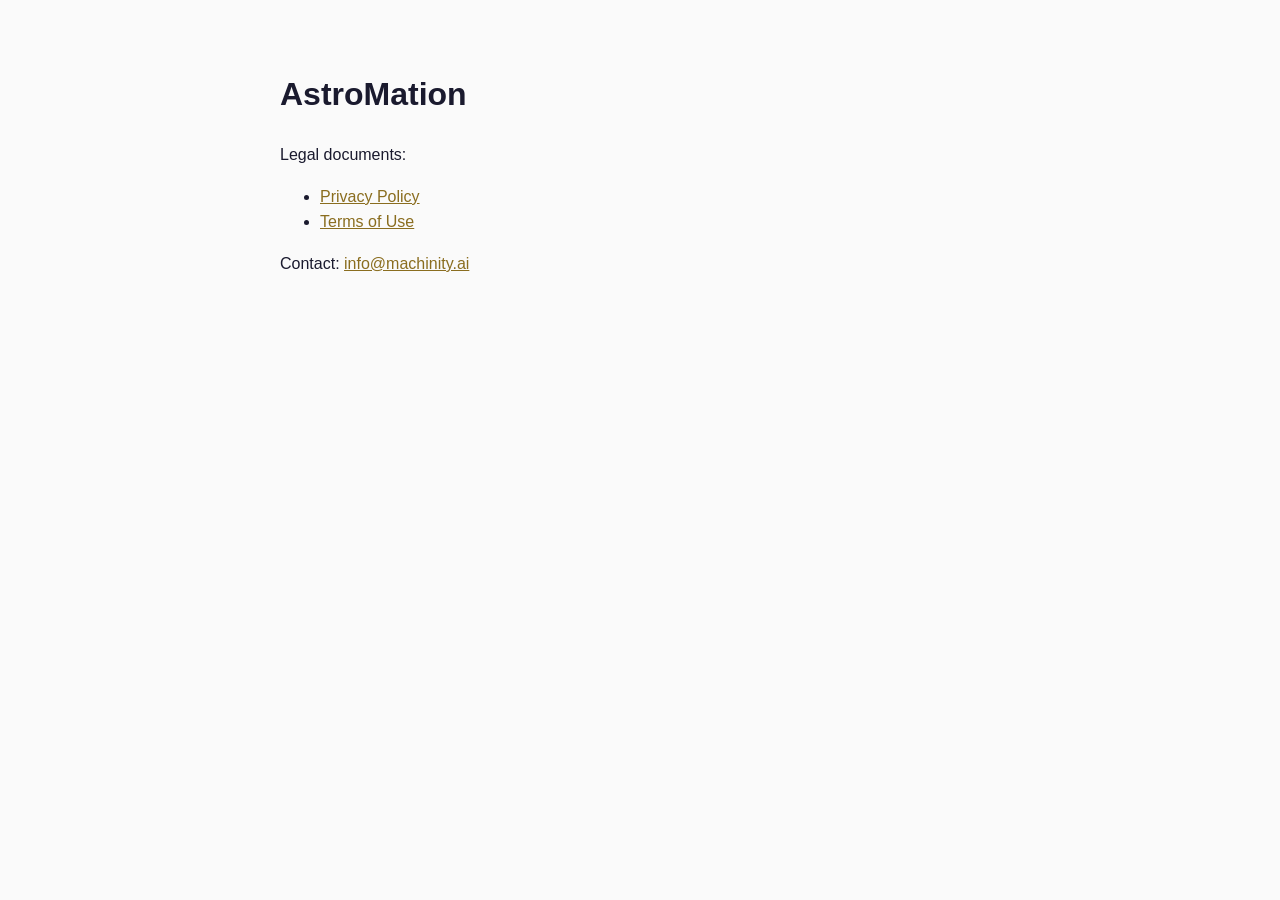
==== index.html @ 82b4b3da "AstroMation legal pages (privacy + terms)" ====
<!DOCTYPE html>
<html lang="en">
<head>
<meta charset="utf-8" />
<meta name="viewport" content="width=device-width, initial-scale=1" />
<title>AstroMation — Legal</title>
<style>
  :root { color-scheme: light dark; }
  body { font: 16px/1.6 -apple-system, BlinkMacSystemFont, "Segoe UI", Roboto, Helvetica, Arial, sans-serif;
         max-width: 720px; margin: 0 auto; padding: 48px 20px; color: #1a1a2e; background: #fafafa; }
  @media (prefers-color-scheme: dark) { body { color: #e8e8f0; background: #12121c; } a { color: #c9a84c; } }
  a { color: #8a6d1f; }
</style>
</head>
<body>
<h1>AstroMation</h1>
<p>Legal documents:</p>
<ul>
  <li><a href="privacy.html">Privacy Policy</a></li>
  <li><a href="terms.html">Terms of Use</a></li>
</ul>
<p>Contact: <a href="mailto:info@machinity.ai">info@machinity.ai</a></p>
</body>
</html>
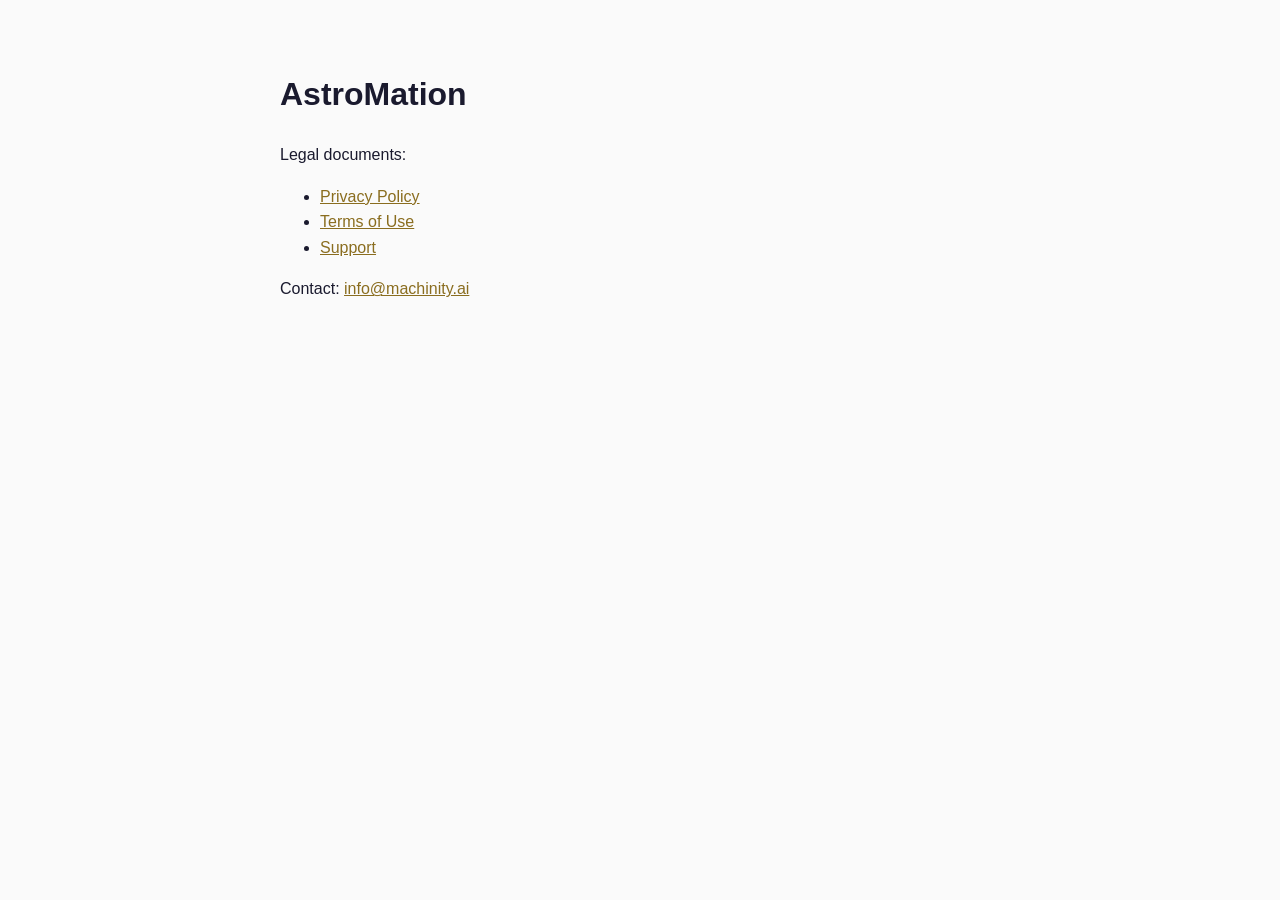
==== commit 62d3f6f9: "Add support page" ====
--- a/index.html
+++ b/index.html
@@ -18,6 +18,7 @@
 <ul>
   <li><a href="privacy.html">Privacy Policy</a></li>
   <li><a href="terms.html">Terms of Use</a></li>
+  <li><a href="support.html">Support</a></li>
 </ul>
 <p>Contact: <a href="mailto:info@machinity.ai">info@machinity.ai</a></p>
 </body>
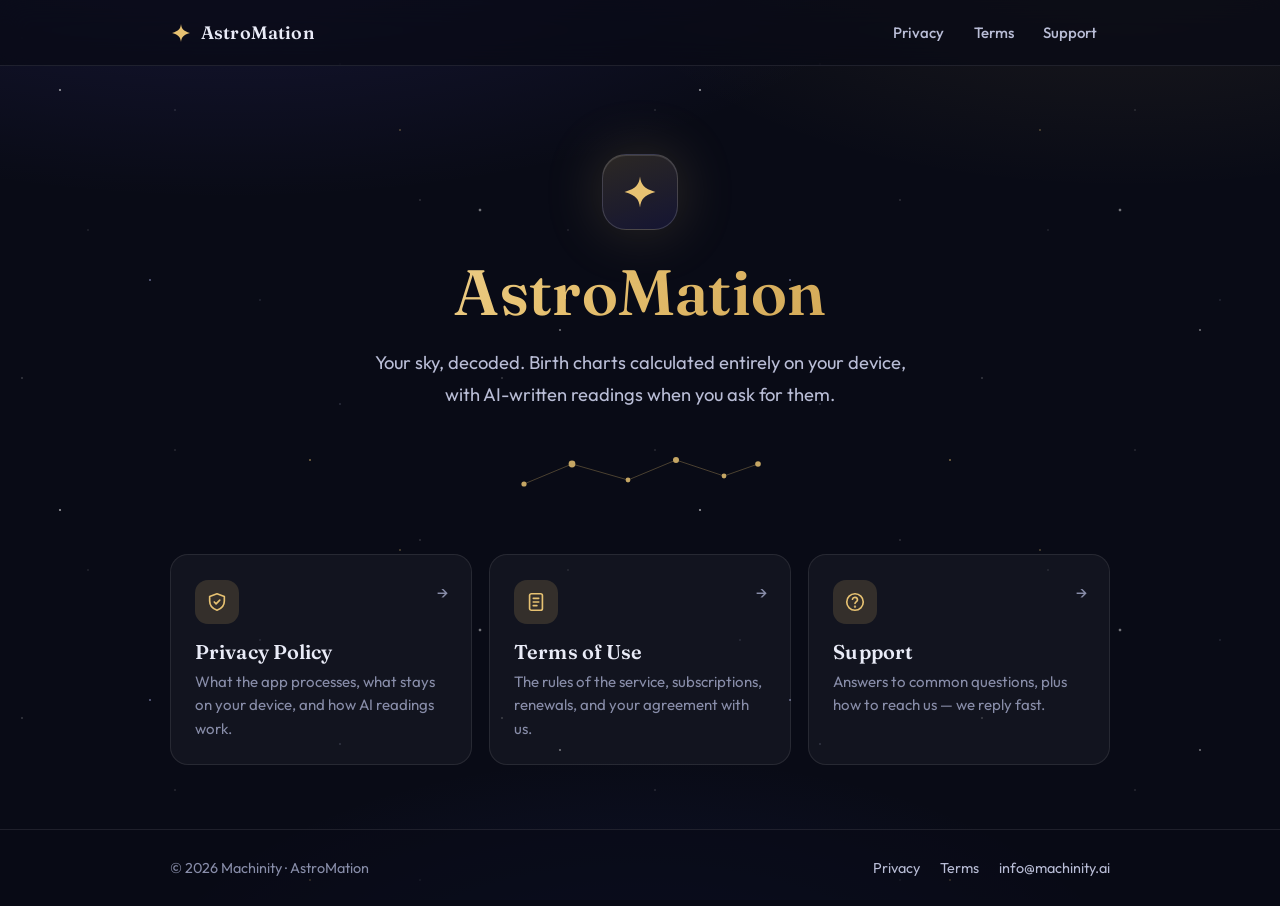
==== commit d9b91133: "Redesign site with celestial design system - Shared styles.css: dark cosmic theme, layered starfield" ====
--- a/index.html
+++ b/index.html
@@ -3,23 +3,95 @@
 <head>
 <meta charset="utf-8" />
 <meta name="viewport" content="width=device-width, initial-scale=1" />
-<title>AstroMation — Legal</title>
-<style>
-  :root { color-scheme: light dark; }
-  body { font: 16px/1.6 -apple-system, BlinkMacSystemFont, "Segoe UI", Roboto, Helvetica, Arial, sans-serif;
-         max-width: 720px; margin: 0 auto; padding: 48px 20px; color: #1a1a2e; background: #fafafa; }
-  @media (prefers-color-scheme: dark) { body { color: #e8e8f0; background: #12121c; } a { color: #c9a84c; } }
-  a { color: #8a6d1f; }
-</style>
+<title>AstroMation — Legal &amp; Support</title>
+<meta name="description" content="Privacy Policy, Terms of Use, and Support for AstroMation — the astrology app that calculates your birth chart on your device." />
+<meta property="og:title" content="AstroMation — Legal &amp; Support" />
+<meta property="og:description" content="Privacy Policy, Terms of Use, and Support for the AstroMation astrology app." />
+<meta name="theme-color" content="#090b16" />
+<link rel="icon" type="image/svg+xml" href="favicon.svg" />
+<link rel="preconnect" href="https://fonts.googleapis.com" />
+<link rel="preconnect" href="https://fonts.gstatic.com" crossorigin />
+<link href="https://fonts.googleapis.com/css2?family=Fraunces:opsz,wght@9..144,440;9..144,600&amp;family=Outfit:wght@400;500;600&amp;display=swap" rel="stylesheet" />
+<link rel="stylesheet" href="styles.css" />
 </head>
 <body>
-<h1>AstroMation</h1>
-<p>Legal documents:</p>
-<ul>
-  <li><a href="privacy.html">Privacy Policy</a></li>
-  <li><a href="terms.html">Terms of Use</a></li>
-  <li><a href="support.html">Support</a></li>
-</ul>
-<p>Contact: <a href="mailto:info@machinity.ai">info@machinity.ai</a></p>
+<div class="sky"></div>
+<div class="stars-far"></div>
+<div class="stars"></div>
+
+<header class="site-header">
+  <nav>
+    <a class="brand" href="index.html" aria-label="AstroMation home">
+      <svg width="22" height="22" viewBox="0 0 64 64" aria-hidden="true"><path fill="#e7c272" d="M32 6c2 14 6 20 26 26-20 6-24 12-26 26-2-14-6-20-26-26 20-6 24-12 26-26z"/></svg>
+      AstroMation
+    </a>
+    <div class="nav-links">
+      <a href="privacy.html">Privacy</a>
+      <a href="terms.html">Terms</a>
+      <a href="support.html">Support</a>
+    </div>
+  </nav>
+</header>
+
+<main>
+  <section class="hero fade-in">
+    <span class="mark" aria-hidden="true">
+      <svg width="38" height="38" viewBox="0 0 64 64"><path fill="#e7c272" d="M32 6c2 14 6 20 26 26-20 6-24 12-26 26-2-14-6-20-26-26 20-6 24-12 26-26z"/></svg>
+    </span>
+    <h1>AstroMation</h1>
+    <p class="tagline">Your sky, decoded. Birth charts calculated entirely on your device,
+    with AI-written readings when you ask for them.</p>
+    <svg class="constellation" width="260" height="48" viewBox="0 0 260 48" aria-hidden="true">
+      <g stroke="rgba(231,194,114,.35)" stroke-width="1">
+        <line x1="14" y1="34" x2="62" y2="14" /><line x1="62" y1="14" x2="118" y2="30" />
+        <line x1="118" y1="30" x2="166" y2="10" /><line x1="166" y1="10" x2="214" y2="26" />
+        <line x1="214" y1="26" x2="248" y2="14" />
+      </g>
+      <g fill="#e7c272">
+        <circle cx="14" cy="34" r="2.6" /><circle cx="62" cy="14" r="3.4" />
+        <circle cx="118" cy="30" r="2.4" /><circle cx="166" cy="10" r="3" />
+        <circle cx="214" cy="26" r="2.4" /><circle cx="248" cy="14" r="2.8" />
+      </g>
+    </svg>
+  </section>
+
+  <section class="card-grid fade-in" aria-label="Legal documents and support">
+    <a class="card" href="privacy.html">
+      <span class="icon" aria-hidden="true">
+        <svg width="22" height="22" viewBox="0 0 24 24" fill="none" stroke="currentColor" stroke-width="1.8" stroke-linecap="round" stroke-linejoin="round"><path d="M12 3l8 3v5c0 5-3.5 8.5-8 10-4.5-1.5-8-5-8-10V6l8-3z"/><path d="M9 12l2 2 4-4"/></svg>
+      </span>
+      <h2>Privacy Policy</h2>
+      <p>What the app processes, what stays on your device, and how AI readings work.</p>
+      <span class="go" aria-hidden="true">→</span>
+    </a>
+    <a class="card" href="terms.html">
+      <span class="icon" aria-hidden="true">
+        <svg width="22" height="22" viewBox="0 0 24 24" fill="none" stroke="currentColor" stroke-width="1.8" stroke-linecap="round" stroke-linejoin="round"><path d="M7 3h10a2 2 0 0 1 2 2v14a2 2 0 0 1-2 2H7a2 2 0 0 1-2-2V5a2 2 0 0 1 2-2z"/><path d="M9 8h6M9 12h6M9 16h4"/></svg>
+      </span>
+      <h2>Terms of Use</h2>
+      <p>The rules of the service, subscriptions, renewals, and your agreement with us.</p>
+      <span class="go" aria-hidden="true">→</span>
+    </a>
+    <a class="card" href="support.html">
+      <span class="icon" aria-hidden="true">
+        <svg width="22" height="22" viewBox="0 0 24 24" fill="none" stroke="currentColor" stroke-width="1.8" stroke-linecap="round" stroke-linejoin="round"><path d="M21 12a9 9 0 1 1-18 0 9 9 0 0 1 18 0z"/><path d="M9.2 9a2.8 2.8 0 0 1 5.5.7c0 1.8-2.7 2.3-2.7 3.8"/><circle cx="12" cy="17" r=".4" fill="currentColor"/></svg>
+      </span>
+      <h2>Support</h2>
+      <p>Answers to common questions, plus how to reach us — we reply fast.</p>
+      <span class="go" aria-hidden="true">→</span>
+    </a>
+  </section>
+</main>
+
+<footer class="site-footer">
+  <div class="inner">
+    <span>© 2026 Machinity · AstroMation</span>
+    <div class="footer-links">
+      <a href="privacy.html">Privacy</a>
+      <a href="terms.html">Terms</a>
+      <a href="mailto:info@machinity.ai">info@machinity.ai</a>
+    </div>
+  </div>
+</footer>
 </body>
 </html>
--- a/styles.css
+++ b/styles.css
@@ -0,0 +1,543 @@
+/* ============================================================
+   AstroMation — shared design system
+   Celestial dark theme · Fraunces display + Outfit body
+   ============================================================ */
+
+:root {
+  color-scheme: dark;
+  --bg: #090b16;
+  --surface: rgba(255, 255, 255, 0.04);
+  --surface-hover: rgba(255, 255, 255, 0.07);
+  --border: rgba(255, 255, 255, 0.09);
+  --border-strong: rgba(255, 255, 255, 0.16);
+  --text: #e9ebf7;
+  --text-soft: #b9bdd6;
+  --text-muted: #888da9;
+  --gold: #e7c272;
+  --gold-soft: rgba(231, 194, 114, 0.16);
+  --gold-grad: linear-gradient(120deg, #f6e3b4 0%, #e7c272 40%, #c2933f 100%);
+  --indigo: #8a90ff;
+  --radius: 18px;
+  --font-display: "Fraunces", Georgia, "Times New Roman", serif;
+  --font-body: "Outfit", -apple-system, BlinkMacSystemFont, "Segoe UI", Roboto, sans-serif;
+}
+
+* { box-sizing: border-box; }
+
+html { scroll-behavior: smooth; }
+@media (prefers-reduced-motion: reduce) {
+  html { scroll-behavior: auto; }
+  *, *::before, *::after { animation: none !important; transition: none !important; }
+}
+
+body {
+  margin: 0;
+  min-height: 100dvh;
+  display: flex;
+  flex-direction: column;
+  font: 400 1.0625rem/1.7 var(--font-body);
+  color: var(--text);
+  background: var(--bg);
+  -webkit-font-smoothing: antialiased;
+  text-rendering: optimizeLegibility;
+}
+
+::selection { background: rgba(231, 194, 114, 0.3); }
+
+/* ---------- Night sky backdrop ---------- */
+
+.sky {
+  position: fixed;
+  inset: 0;
+  z-index: -3;
+  background:
+    radial-gradient(ellipse 90% 55% at 18% -12%, rgba(110, 96, 255, 0.16), transparent 62%),
+    radial-gradient(ellipse 70% 45% at 88% -6%, rgba(231, 194, 114, 0.09), transparent 60%),
+    radial-gradient(ellipse 65% 50% at 50% 115%, rgba(58, 84, 220, 0.14), transparent 62%),
+    var(--bg);
+}
+
+.stars, .stars-far {
+  position: fixed;
+  inset: 0;
+  z-index: -2;
+  background-repeat: repeat;
+  pointer-events: none;
+}
+
+.stars-far {
+  background-image:
+    radial-gradient(1px 1px at 22px 38px, rgba(255, 255, 255, 0.50), transparent),
+    radial-gradient(1px 1px at 175px 110px, rgba(255, 255, 255, 0.32), transparent),
+    radial-gradient(1px 1px at 340px 64px, rgba(214, 220, 255, 0.42), transparent),
+    radial-gradient(1px 1px at 88px 230px, rgba(255, 255, 255, 0.26), transparent),
+    radial-gradient(1px 1px at 420px 200px, rgba(255, 255, 255, 0.38), transparent),
+    radial-gradient(1px 1px at 260px 300px, rgba(214, 220, 255, 0.30), transparent);
+  background-size: 480px 340px;
+}
+
+.stars {
+  background-image:
+    radial-gradient(1.6px 1.6px at 60px 90px, rgba(255, 255, 255, 0.85), transparent),
+    radial-gradient(1.4px 1.4px at 310px 40px, rgba(231, 194, 114, 0.80), transparent),
+    radial-gradient(1.8px 1.8px at 480px 210px, rgba(255, 255, 255, 0.70), transparent),
+    radial-gradient(1.4px 1.4px at 150px 280px, rgba(190, 198, 255, 0.75), transparent),
+    radial-gradient(1.6px 1.6px at 560px 330px, rgba(255, 255, 255, 0.60), transparent),
+    radial-gradient(1.3px 1.3px at 400px 130px, rgba(231, 194, 114, 0.55), transparent);
+  background-size: 640px 420px;
+  animation: twinkle 7s ease-in-out infinite alternate;
+}
+
+@keyframes twinkle {
+  from { opacity: 0.45; }
+  to   { opacity: 1; }
+}
+
+/* ---------- Header ---------- */
+
+.site-header {
+  position: sticky;
+  top: 0;
+  z-index: 10;
+  backdrop-filter: blur(14px);
+  -webkit-backdrop-filter: blur(14px);
+  background: rgba(9, 11, 22, 0.72);
+  border-bottom: 1px solid var(--border);
+}
+
+.site-header nav {
+  max-width: 980px;
+  margin: 0 auto;
+  padding: 0.85rem 1.25rem;
+  display: flex;
+  align-items: center;
+  justify-content: space-between;
+  gap: 1rem;
+}
+
+.brand {
+  display: inline-flex;
+  align-items: center;
+  gap: 0.55rem;
+  font: 600 1.125rem/1 var(--font-display);
+  letter-spacing: 0.01em;
+  color: var(--text);
+  text-decoration: none;
+}
+
+.brand svg { flex: none; }
+
+.nav-links {
+  display: flex;
+  gap: 0.25rem;
+}
+
+.nav-links a {
+  color: var(--text-soft);
+  text-decoration: none;
+  font-size: 0.9375rem;
+  font-weight: 500;
+  padding: 0.4rem 0.8rem;
+  border-radius: 999px;
+  transition: color 0.2s, background 0.2s;
+}
+
+.nav-links a:hover { color: var(--text); background: var(--surface-hover); }
+
+@media (max-width: 420px) {
+  .site-header nav { padding-inline: 0.9rem; }
+  .brand { font-size: 1rem; }
+  .nav-links a { padding: 0.35rem 0.55rem; font-size: 0.875rem; }
+}
+
+.nav-links a[aria-current="page"] {
+  color: var(--gold);
+  background: var(--gold-soft);
+}
+
+/* ---------- Layout ---------- */
+
+main {
+  flex: 1;
+  width: 100%;
+  max-width: 980px;
+  margin: 0 auto;
+  padding: 0 1.25rem;
+}
+
+main.doc { max-width: 780px; }
+
+.fade-in { animation: rise 0.7s cubic-bezier(0.22, 1, 0.36, 1) both; }
+
+@keyframes rise {
+  from { opacity: 0; transform: translateY(14px); }
+  to   { opacity: 1; transform: none; }
+}
+
+/* ---------- Type ---------- */
+
+h1, h2, h3 {
+  font-family: var(--font-display);
+  font-weight: 600;
+  line-height: 1.2;
+  letter-spacing: 0.005em;
+}
+
+a { color: var(--gold); text-underline-offset: 3px; }
+a:hover { color: #f3dca2; }
+
+.eyebrow {
+  margin: 0 0 0.6rem;
+  font-size: 0.78rem;
+  font-weight: 600;
+  letter-spacing: 0.22em;
+  text-transform: uppercase;
+  color: var(--gold);
+}
+
+/* ---------- Hero (index) ---------- */
+
+.hero {
+  text-align: center;
+  padding: 5.5rem 0 3.5rem;
+}
+
+.hero .mark {
+  display: inline-grid;
+  place-items: center;
+  width: 76px;
+  height: 76px;
+  margin-bottom: 1.5rem;
+  border-radius: 24px;
+  background: linear-gradient(160deg, rgba(231, 194, 114, 0.16), rgba(110, 96, 255, 0.12));
+  border: 1px solid var(--border-strong);
+  box-shadow: 0 0 60px rgba(231, 194, 114, 0.18), inset 0 1px 0 rgba(255, 255, 255, 0.12);
+}
+
+.hero h1 {
+  margin: 0;
+  font-size: clamp(2.6rem, 7vw, 4rem);
+  background: var(--gold-grad);
+  -webkit-background-clip: text;
+  background-clip: text;
+  color: transparent;
+}
+
+.hero .tagline {
+  margin: 1rem auto 0;
+  max-width: 34rem;
+  font-size: 1.15rem;
+  color: var(--text-soft);
+}
+
+.constellation {
+  display: block;
+  margin: 2.5rem auto 0;
+  opacity: 0.85;
+}
+
+/* ---------- Cards ---------- */
+
+.card-grid {
+  display: grid;
+  grid-template-columns: repeat(auto-fit, minmax(240px, 1fr));
+  gap: 1.1rem;
+  padding-bottom: 4rem;
+}
+
+.card {
+  position: relative;
+  display: block;
+  padding: 1.6rem 1.5rem 1.5rem;
+  border-radius: var(--radius);
+  background: var(--surface);
+  border: 1px solid var(--border);
+  text-decoration: none;
+  color: var(--text);
+  transition: transform 0.25s cubic-bezier(0.22, 1, 0.36, 1), border-color 0.25s, background 0.25s, box-shadow 0.25s;
+}
+
+a.card:hover {
+  transform: translateY(-4px);
+  background: var(--surface-hover);
+  border-color: rgba(231, 194, 114, 0.45);
+  box-shadow: 0 18px 44px -18px rgba(0, 0, 0, 0.7), 0 0 0 1px rgba(231, 194, 114, 0.12);
+}
+
+.card .icon {
+  display: inline-grid;
+  place-items: center;
+  width: 44px;
+  height: 44px;
+  margin-bottom: 1rem;
+  border-radius: 13px;
+  background: var(--gold-soft);
+  color: var(--gold);
+}
+
+.card h2 {
+  margin: 0 0 0.35rem;
+  font-size: 1.25rem;
+}
+
+.card p {
+  margin: 0;
+  font-size: 0.94rem;
+  color: var(--text-muted);
+  line-height: 1.55;
+}
+
+.card .go {
+  position: absolute;
+  top: 1.5rem;
+  right: 1.4rem;
+  color: var(--text-muted);
+  transition: color 0.2s, transform 0.25s;
+}
+
+a.card:hover .go { color: var(--gold); transform: translateX(3px); }
+
+/* ---------- Document pages ---------- */
+
+.doc-head {
+  padding: 4rem 0 1.5rem;
+  border-bottom: 1px solid var(--border);
+  margin-bottom: 2.25rem;
+}
+
+.doc-head h1 {
+  margin: 0;
+  font-size: clamp(2rem, 5vw, 2.75rem);
+}
+
+.updated {
+  display: inline-flex;
+  align-items: center;
+  gap: 0.45rem;
+  margin: 1.1rem 0 0;
+  padding: 0.32rem 0.85rem;
+  border-radius: 999px;
+  border: 1px solid var(--border);
+  background: var(--surface);
+  font-size: 0.83rem;
+  color: var(--text-muted);
+}
+
+.updated::before {
+  content: "";
+  width: 6px;
+  height: 6px;
+  border-radius: 50%;
+  background: var(--gold);
+  box-shadow: 0 0 8px rgba(231, 194, 114, 0.8);
+}
+
+.lede {
+  font-size: 1.13rem;
+  color: var(--text-soft);
+}
+
+.toc {
+  margin: 0 0 2.5rem;
+  padding: 1.3rem 1.5rem;
+  border-radius: var(--radius);
+  background: var(--surface);
+  border: 1px solid var(--border);
+}
+
+.toc strong {
+  display: block;
+  margin-bottom: 0.6rem;
+  font-size: 0.78rem;
+  font-weight: 600;
+  letter-spacing: 0.18em;
+  text-transform: uppercase;
+  color: var(--text-muted);
+}
+
+.toc ol {
+  margin: 0;
+  padding: 0 0 0 1.25rem;
+  columns: 2;
+  column-gap: 2.5rem;
+  font-size: 0.94rem;
+}
+
+.toc li { margin: 0.22rem 0; break-inside: avoid; }
+
+.toc a { color: var(--text-soft); text-decoration: none; }
+.toc a:hover { color: var(--gold); }
+
+@media (max-width: 560px) { .toc ol { columns: 1; } }
+
+article h2 {
+  position: relative;
+  margin: 2.75rem 0 0.9rem;
+  padding-top: 0.9rem;
+  font-size: 1.35rem;
+  scroll-margin-top: 5.5rem;
+}
+
+article h2::before {
+  content: "";
+  position: absolute;
+  top: 0;
+  left: 0;
+  width: 2.25rem;
+  height: 3px;
+  border-radius: 3px;
+  background: var(--gold-grad);
+}
+
+article p, article li { color: var(--text-soft); }
+article strong { color: var(--text); font-weight: 600; }
+
+article ul {
+  padding-left: 1.3rem;
+}
+
+article li { margin: 0.45rem 0; }
+article li::marker { color: var(--gold); }
+
+article {
+  padding-bottom: 4rem;
+}
+
+/* ---------- Support page ---------- */
+
+.contact-card {
+  display: flex;
+  flex-wrap: wrap;
+  align-items: center;
+  justify-content: space-between;
+  gap: 1.25rem;
+  margin: 0 0 2.75rem;
+  padding: 1.75rem 1.75rem;
+  border-radius: var(--radius);
+  background:
+    radial-gradient(120% 160% at 0% 0%, rgba(231, 194, 114, 0.12), transparent 55%),
+    var(--surface);
+  border: 1px solid var(--border-strong);
+}
+
+.contact-card h2 {
+  margin: 0 0 0.3rem;
+  font-size: 1.35rem;
+}
+
+.contact-card p {
+  margin: 0;
+  color: var(--text-soft);
+  max-width: 30rem;
+}
+
+.btn {
+  display: inline-flex;
+  align-items: center;
+  gap: 0.55rem;
+  flex: none;
+  padding: 0.78rem 1.5rem;
+  border-radius: 999px;
+  background: var(--gold-grad);
+  color: #1d1505;
+  font-weight: 600;
+  font-size: 0.97rem;
+  text-decoration: none;
+  box-shadow: 0 8px 26px -10px rgba(231, 194, 114, 0.55);
+  transition: transform 0.2s, box-shadow 0.2s, filter 0.2s;
+}
+
+.btn:hover {
+  transform: translateY(-2px);
+  filter: brightness(1.06);
+  box-shadow: 0 12px 32px -10px rgba(231, 194, 114, 0.65);
+  color: #1d1505;
+}
+
+.faq { padding-bottom: 1rem; }
+
+.faq details {
+  margin: 0.7rem 0;
+  border-radius: 14px;
+  background: var(--surface);
+  border: 1px solid var(--border);
+  overflow: hidden;
+  transition: border-color 0.2s, background 0.2s;
+}
+
+.faq details[open] {
+  border-color: rgba(231, 194, 114, 0.35);
+  background: var(--surface-hover);
+}
+
+.faq summary {
+  display: flex;
+  align-items: center;
+  justify-content: space-between;
+  gap: 1rem;
+  padding: 1rem 1.25rem;
+  cursor: pointer;
+  font-weight: 500;
+  color: var(--text);
+  list-style: none;
+}
+
+.faq summary::-webkit-details-marker { display: none; }
+
+.faq summary::after {
+  content: "+";
+  flex: none;
+  font-size: 1.3rem;
+  line-height: 1;
+  color: var(--gold);
+  transition: transform 0.25s;
+}
+
+.faq details[open] summary::after { transform: rotate(45deg); }
+
+.faq details p {
+  margin: 0;
+  padding: 0 1.25rem 1.1rem;
+  color: var(--text-soft);
+}
+
+/* ---------- Footer ---------- */
+
+.site-footer {
+  margin-top: auto;
+  border-top: 1px solid var(--border);
+  background: rgba(9, 11, 22, 0.6);
+}
+
+.site-footer .inner {
+  max-width: 980px;
+  margin: 0 auto;
+  padding: 1.6rem 1.25rem;
+  display: flex;
+  flex-wrap: wrap;
+  align-items: center;
+  justify-content: space-between;
+  gap: 0.75rem 1.5rem;
+  font-size: 0.9rem;
+  color: var(--text-muted);
+}
+
+.site-footer a { color: var(--text-soft); text-decoration: none; }
+.site-footer a:hover { color: var(--gold); }
+
+.footer-links { display: flex; gap: 1.25rem; }
+
+/* ---------- Print: legal docs on clean white ---------- */
+
+@media print {
+  :root { color-scheme: light; }
+  body { background: #fff; color: #111; font-size: 11.5pt; }
+  .sky, .stars, .stars-far, .site-header, .site-footer, .toc { display: none; }
+  main { max-width: 100%; padding: 0; }
+  .doc-head { padding-top: 0; border-color: #ccc; }
+  h1, h2, article p, article li, .lede, .updated { color: #111 !important; }
+  a { color: #111; }
+  article h2::before { background: #111; }
+  .updated { border-color: #ccc; background: none; }
+  .updated::before { background: #555; box-shadow: none; }
+}
